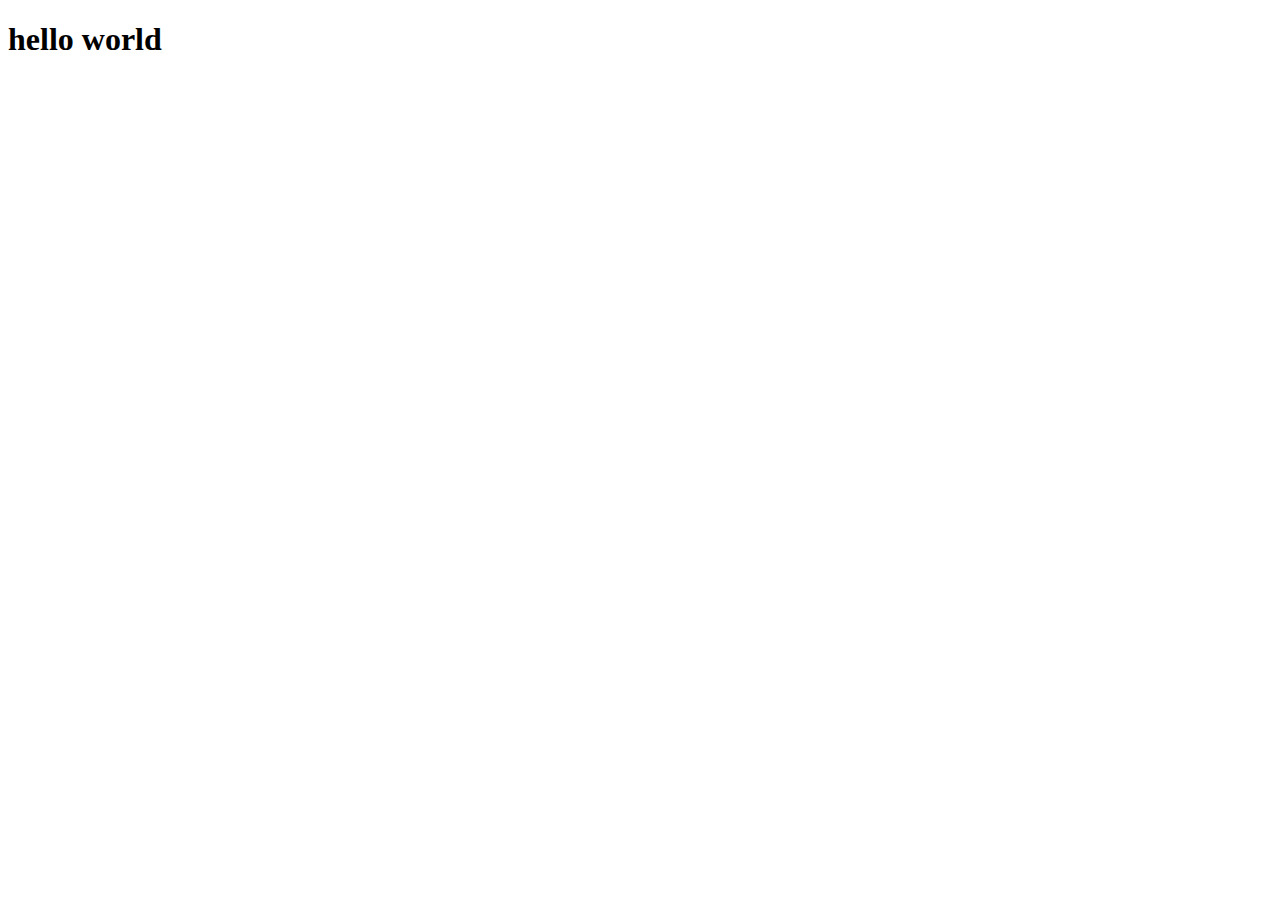
==== index.html @ d4df9e31 "Initial commit" ====
<!DOCTYPE html>
<html lang="en">
<head>
    <meta charset="UTF-8">
    <meta name="viewport" content="width=device-width, initial-scale=1.0">
    <title>idojaras</title>
</head>
<body>
    <h1>hello world</h1>
</body>
</html>
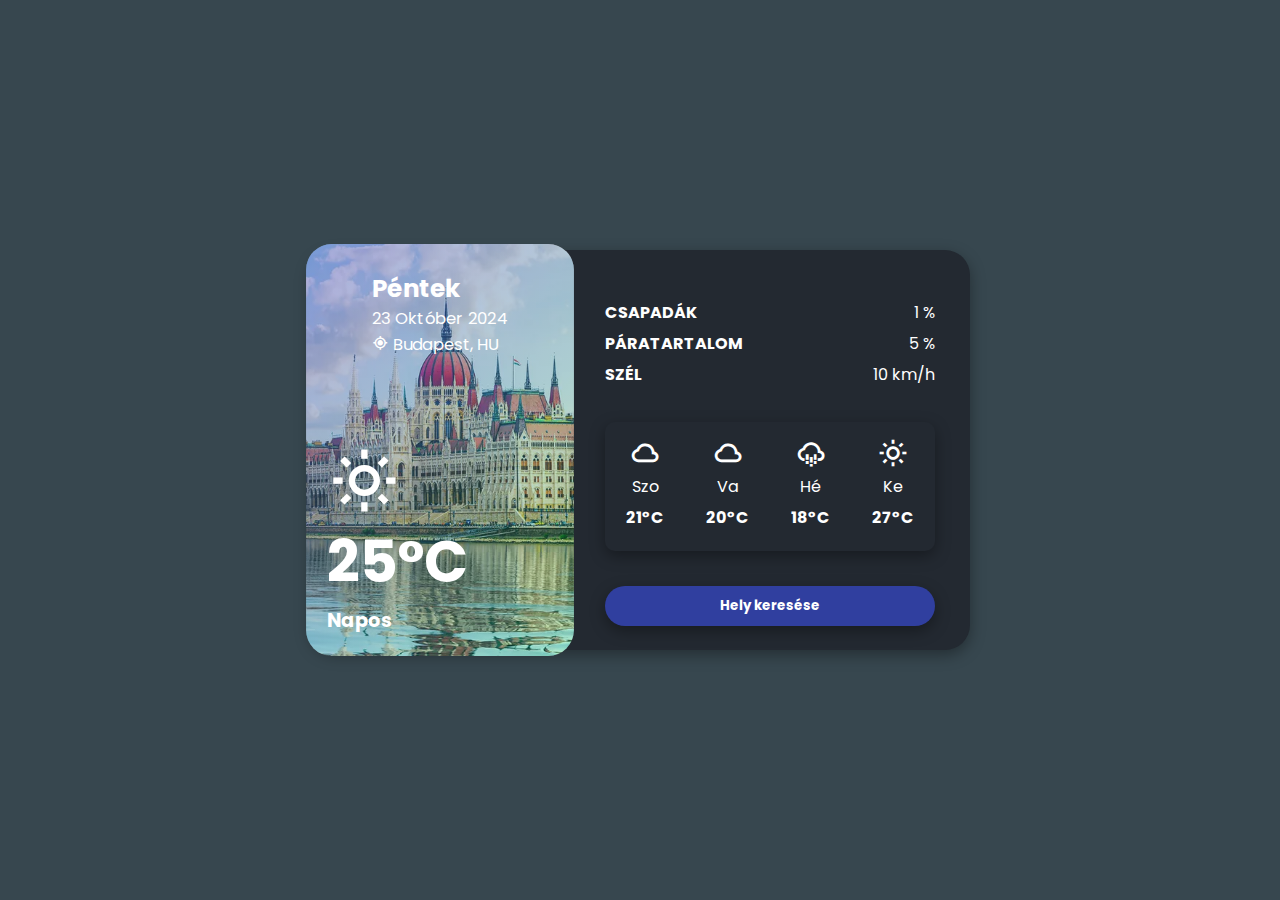
==== commit 91541e74: "Initial commit" ====
--- a/index.html
+++ b/index.html
@@ -3,9 +3,76 @@
 <head>
     <meta charset="UTF-8">
     <meta name="viewport" content="width=device-width, initial-scale=1.0">
+    <link href='https://unpkg.com/boxicons@2.1.4/css/boxicons.min.css' rel='stylesheet'>
+    <link rel="stylesheet" href="style.css">
     <title>idojaras</title>
 </head>
 <body>
-    <h1>hello world</h1>
+
+    <div class="container">
+        <div class="left-info">
+            <div class="pic-gradient"></div>
+            <div class="today-info">
+                <h2>Péntek</h2>
+                <span>23 Október 2024</span>
+                <div>
+                    <i class='bx bx-current-location'></i>
+                        <span>Budapest, HU</span>
+                </div>
+            </div>
+            <div class="today-weather">
+                <i class='bx bx-sun' ></i>
+                <h1 class="weather-temp">25°C</h1>
+                <h3>Napos</h3>
+            </div>  
+        </div>
+
+        <div class="right-info">
+            <div class="day-info">
+                <div>
+                    <span class="title">CSAPADÁK</span>
+                    <span class="value">1 %</span>
+                </div>
+                <div>
+                    <span class="title">PÁRATARTALOM</span>
+                    <span class="value">5 %</span>
+                </div>
+                <div>
+                    <span class="title">SZÉL</span>
+                    <span class="value">10 km/h</span>
+                </div>
+            </div>
+
+            <ul class="days-list">
+                <li>
+                    <i class='bx bx-cloud' ></i>
+                    <span>Szo</span>
+                    <span class="day-temp">21°C</span>
+                </li>
+                <li>
+                    <i class='bx bx-cloud' ></i>
+                    <span>Va</span>
+                    <span class="day-temp">20°C</span>
+                </li>
+                <li>
+                    <i class='bx bx-cloud-light-rain' ></i>
+                    <span>Hé</span>
+                    <span class="day-temp">18°C</span>
+                </li>
+                <li>
+                    <i class='bx bx-sun' ></i>
+                    <span>Ke</span>
+                    <span class="day-temp">27°C</span>
+                </li>
+            </ul>
+
+            <div class="btn-container">
+                <button class="loc-button">Hely keresése</button>
+            </div>
+
+        </div>
+
+    </div>
+
 </body>
 </html>--- a/style.css
+++ b/style.css
@@ -0,0 +1,164 @@
+@import url('https://fonts.googleapis.com/css2?family=Poppins:wght@300;400;500;600;700;800&display=swap');
+
+*{
+    margin: 0;
+    padding: 0;
+    box-sizing: border-box;
+    font-family: "Poppins", sans-serif;
+}
+
+body{
+    background-color: #37474f;
+    height: 100vh;
+    display: flex;
+    align-items: center;
+    justify-content: center;
+}
+
+.container{
+    height: 400px;
+    background-color: #232931;
+    color: #fff;
+    border-radius: 25px;
+    box-shadow: 0 5px 15px rgba(0, 0, 0, 0.35);
+}
+
+.left-info{
+    width: 260px;
+    height: 100%;
+    float: left;
+    display: flex;
+    border-radius: 25px;
+    justify-content: center;
+    background: url(1.png);
+    background-position: center;
+    background-size: cover;
+    transform: scale(1.03) perspective(200px);
+    cursor: pointer;
+    box-shadow: 0 0 20px -10px rrgba(0, 0, 0, 0.2);
+    transition: all 0.3s ease;
+}
+
+.left-info:hover{
+    transform: scale(1.1) perspective(2500px) rotateY(5deg);
+}
+
+.pic-gradient{
+    position: absolute;
+    width: 100%;
+    height: 100%;
+    top: 0;
+    left: 0;
+    background: linear-gradient(135deg, #5c6bc0 10%, #0d47 100%);
+    border-radius: 25px;
+    opacity: 0.5;
+}
+
+.today-info{
+    position: absolute;
+    display: flex;
+    flex-direction: column;
+    margin-top: 25px;
+}
+
+.today-weather{
+    position: absolute;
+    display: flex;
+    flex-direction: column;
+    align-items: flex-start;
+    bottom: 20px;
+    left: 20px;
+}
+
+.today-weather .bx{
+    font-size: 4.5rem;
+}
+
+.weather-temp{
+    font-weight: 700;
+    font-size: 3.5rem;
+}
+
+
+
+.right-info{
+    float: right;
+    position: relative;
+    height: 100%;
+    padding-top: 25px;
+}
+
+.day-info{
+    padding: 25px 35px;
+    display: flex;
+    flex-direction: column;
+}
+
+.day-info div:not(:last-child){
+    margin-bottom: 6px;
+}
+
+.day-info div .title{
+    font-weight: 700;
+}
+
+.day-info div .value{
+    float: right;
+}
+
+.days-list{
+    display: flex;
+    list-style: none;
+    margin: 10px 35px;
+    box-shadow: 0 5px 15px rgba(0, 0, 0, 0.35);
+    border-radius: 10px;
+}
+
+.days-list li{
+    padding: 15px;
+    cursor: pointer;
+    display: flex;
+    flex-direction: column;
+    justify-content: space-between;
+    align-items: center;
+    border-radius: 10px;
+    transition: all 0.3s ease;
+}
+
+.days-list li .bx{
+    margin-bottom: 5px;
+    font-size: 2rem;
+}
+
+.days-list li:hover{
+    transform: scale(1.1);
+    background: #fff;
+    color: #222831;
+    box-shadow: 0 5px 15px rgba(0, 0, 0, 0.35);
+}
+
+.days-list li .day-temp{
+    margin: 6px;
+    font-weight: 700;
+}
+
+.btn-container{
+    padding: 25px 35px;
+}
+
+.loc-button{
+    outline: none;
+    width: 100%;
+    border: none;
+    font-weight: 700;
+    border-radius: 25px;
+    padding: 10px;
+    background: #303f9f;
+    color: #fff;
+    box-shadow: 0 5px 15px rgba(0, 0, 0, 0.35);
+    transition: all 0.3s ease;
+}
+
+.loc-button:hover{
+    background: #1a237e;
+}
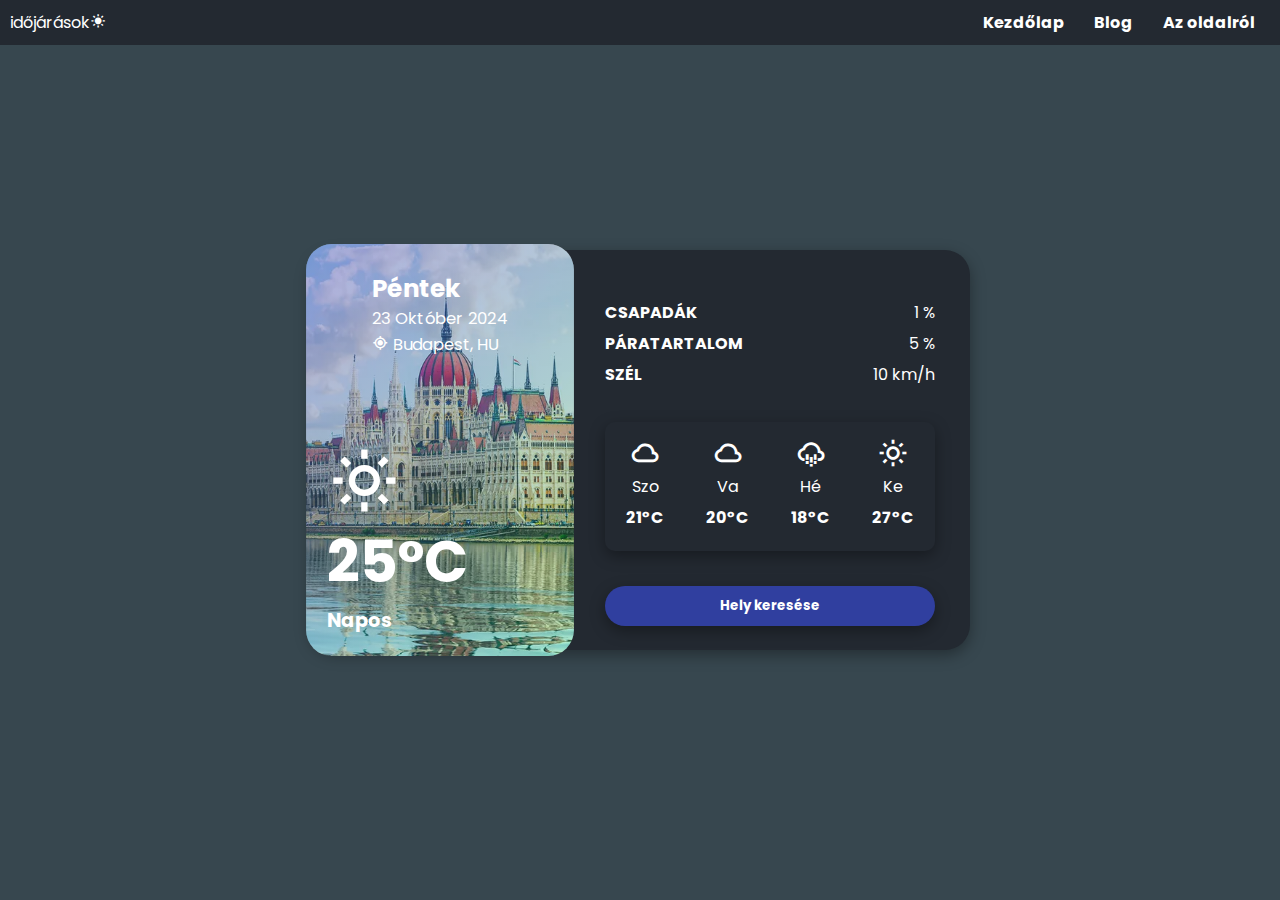
==== commit f0b8e53e: "Initial commit" ====
--- a/index.html
+++ b/index.html
@@ -5,9 +5,19 @@
     <meta name="viewport" content="width=device-width, initial-scale=1.0">
     <link href='https://unpkg.com/boxicons@2.1.4/css/boxicons.min.css' rel='stylesheet'>
     <link rel="stylesheet" href="style.css">
-    <title>idojaras</title>
+    <title>idojaras | kezdőlap</title>
 </head>
+
 <body>
+
+    <nav>
+        <div class="logo">időjárások<i class='bx bxs-sun' ></i></div>
+        <ul>
+            <li><a href="index.html">Kezdőlap</a></li>
+            <li><a href="blog.html">Blog</a></li>
+            <li><a href="about.html">Az oldalról</a></li>
+        </ul>
+    </nav>
 
     <div class="container">
         <div class="left-info">
@@ -74,5 +84,7 @@
 
     </div>
 
+    <script src="index.js"></script>
+
 </body>
 </html>--- a/style.css
+++ b/style.css
@@ -7,20 +7,25 @@
     font-family: "Poppins", sans-serif;
 }
 
+
 body{
     background-color: #37474f;
+    display: flex;
+    justify-content: center;
+    align-items: center;
     height: 100vh;
+
+}
+
+.container{
+    height: 400px;    
+    background-color: #232931;
+    color: #fff;
+    border-radius: 25px;
+    box-shadow: 0 5px 15px rgba(0, 0, 0, 0.35);
     display: flex;
     align-items: center;
     justify-content: center;
-}
-
-.container{
-    height: 400px;
-    background-color: #232931;
-    color: #fff;
-    border-radius: 25px;
-    box-shadow: 0 5px 15px rgba(0, 0, 0, 0.35);
 }
 
 .left-info{
@@ -162,3 +167,43 @@
 .loc-button:hover{
     background: #1a237e;
 }
+
+nav {
+    width: 100%;
+    background-color: #232931;
+    padding: 10px;
+    position: fixed;
+    top: 0;
+    left: 0;
+    z-index: 1000;
+    display: flex;
+    justify-content: space-between;
+    color: #fff;
+}
+
+nav ul {
+    list-style: none;
+    margin: 0;
+    padding: 0;
+    display: flex;
+}
+
+nav ul li {
+    margin: 0 15px;
+}
+
+nav ul li a {
+    color: #fff;
+    text-decoration: none;
+    font-weight: bold;
+}
+
+nav ul li a:hover {
+    text-decoration: underline;
+}
+
+
+
+@media only screen and (max-width:375px) and (max-width:991px) and (max-width:1199px) and (max-width:1200px){
+    /* */
+}